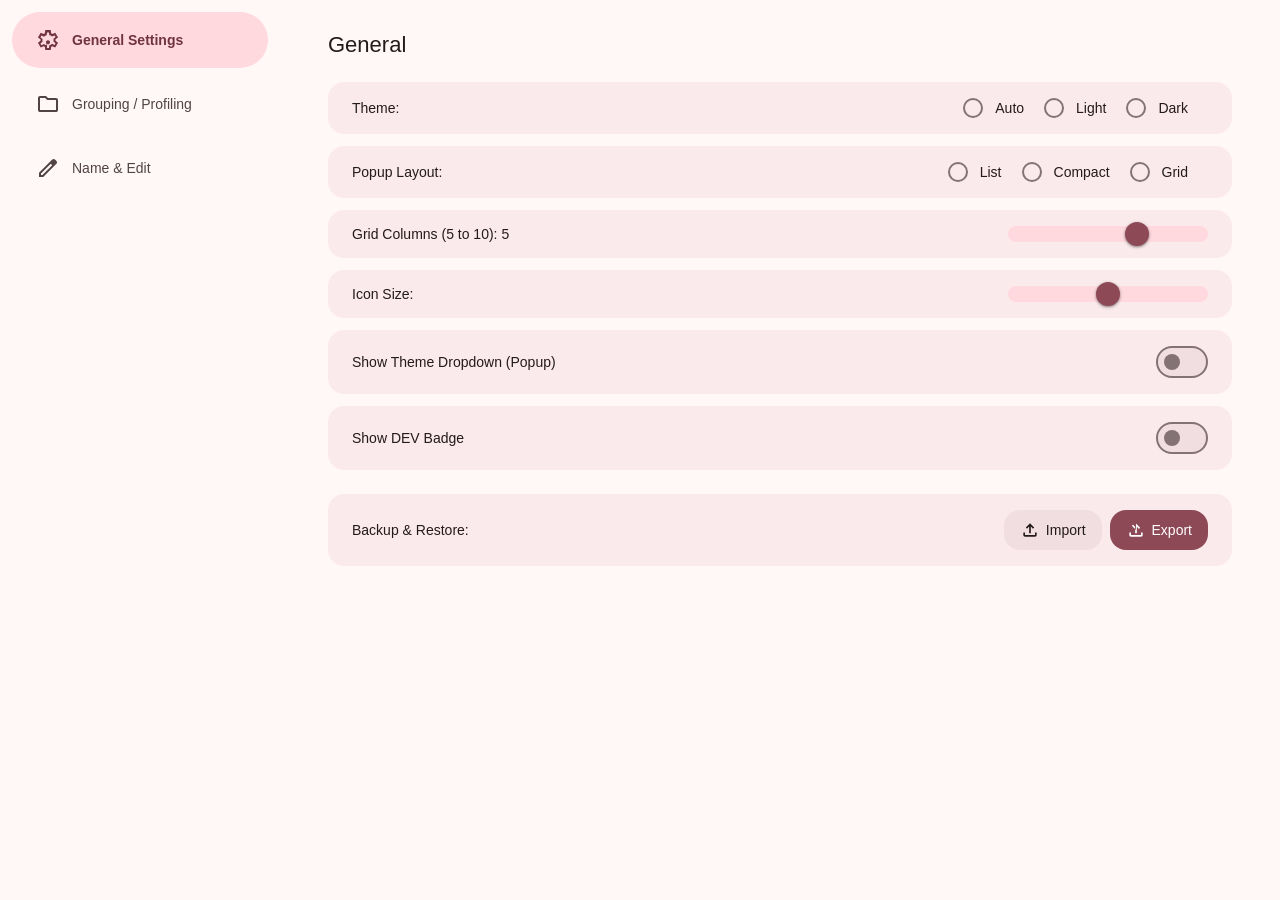
==== dashboard.html @ 912a5fdc "Add dashboard & popup UI with core scripts Introduce new extension UI and core logic: add dashboard." ====
<!DOCTYPE html>
<html>

<head>
    <title>Dashboard</title>
    <link rel="stylesheet" href="css/main.css">
    <link rel="stylesheet" href="css/dashboard.css">
</head>

<body>
    <div class="Sidebar">
        <div class="SidebarItem IsActive" data-tab="TabGen">
            <svg xmlns="http://www.w3.org/2000/svg" height="24" viewBox="0 -960 960 960" width="24" fill="currentColor">
                <path
                    d="m370-80-16-128q-13-5-24.5-12T307-235l-119 50L78-375l103-78q-1-7-1-13.5v-27q0-6.5 1-13.5L78-585l110-190 119 50q11-8 23-15t24-12l16-128h220l16 128q13 5 24.5 12t22.5 15l119-50 110 190-103 78q1 7 1 13.5v27q0 6.5-2 13.5l103 78-110 190-118-50q-11 8-23 15t-24 12L590-80H370Zm70-80h79l14-106q31-8 57.5-23.5T639-327l103 44 40-68-84-71q2-14 3-26.5t1-25.5q0-13-1-25.5t-3-26.5l84-71-40-68-103 44q-22-24-48.5-39.5T533-674l-14-106h-79l-14 106q-31 8-57.5 23.5T321-613l-103-44-40 68 84 71q-2 14-3 26.5t-1 25.5q0 13 1 25.5t3 26.5l-84 71 40 68 103-44q22 24 48.5 39.5T427-327l14 106Zm40-150q33 0 56.5-23.5T560-390q0-33-23.5-56.5T480-470q-33 0-56.5 23.5T400-390q0 33 23.5 56.5T480-310Zm0-170Z" />
            </svg>
            General Settings
        </div>
        <div class="SidebarItem" data-tab="TabGrp">
            <svg xmlns="http://www.w3.org/2000/svg" height="24" viewBox="0 -960 960 960" width="24" fill="currentColor">
                <path
                    d="M160-160q-33 0-56.5-23.5T80-240v-480q0-33 23.5-56.5T160-800h240l80 80h320q33 0 56.5 23.5T880-640v400q0 33-23.5 56.5T800-160H160Zm0-80h640v-400H447l-80-80H160v480Zm0 0v-480 480Z" />
            </svg>
            Grouping / Profiling
        </div>
        <div class="SidebarItem" data-tab="TabName">
            <svg xmlns="http://www.w3.org/2000/svg" height="24" viewBox="0 -960 960 960" width="24" fill="currentColor">
                <path
                    d="M200-200h57l391-391-57-57-391 391v57Zm-80 80v-170l528-527q12-11 26.5-17t30.5-6q16 0 31 6t26 18l55 56q12 11 17.5 26t5.5 30q0 16-5.5 30.5T817-647L290-120H120Zm640-584-56-56 56 56Zm-141 85-28-29 57 57-29-28Z" />
            </svg>
            Name & Edit
        </div>
    </div>
    <div class="MainContent">
        <div id="TabGen" class="TabPanel IsVisible">
            <h2>General</h2><br>
            <div class="SettingsRow"><span>Theme:</span>
                <div style="display: flex; align-items: center;"><label class="CircRadio"><input type="radio"
                            name="Theme" value="Auto"><span class="RadioCircle"></span>Auto</label><label
                        class="CircRadio"><input type="radio" name="Theme" value="LightMode"><span
                            class="RadioCircle"></span>Light</label><label class="CircRadio"><input type="radio"
                            name="Theme" value="DarkMode"><span class="RadioCircle"></span>Dark</label></div>
            </div>
            <div class="SettingsRow"><span>Popup Layout:</span>
                <div style="display: flex; align-items: center;"><label class="CircRadio"><input type="radio"
                            name="Layout" value="ListLayout"><span class="RadioCircle"></span>List</label><label
                        class="CircRadio"><input type="radio" name="Layout" value="CompactLayout"><span
                            class="RadioCircle"></span>Compact</label><label class="CircRadio"><input type="radio"
                            name="Layout" value="GridLayout"><span class="RadioCircle"></span>Grid</label></div>
            </div>
            <div class="SettingsRow"><span>Grid Columns (5 to 10): <span id="ColVal">5</span></span><input type="range"
                    id="GridColumns" min="4" max="7"></div>
            <div class="SettingsRow"><span>Icon Size:</span><input type="range" id="IconSize" min="0" max="2" step="1">
            </div>
            <div class="SettingsRow"><span>Show Theme Dropdown (Popup)</span><label class="IosToggle"><input
                        type="checkbox" id="ShowTheme"><span class="ToggleSlider"></span></label></div>
            <div class="SettingsRow"><span>Show DEV Badge</span><label class="IosToggle"><input type="checkbox"
                        id="ShowDev"><span class="ToggleSlider"></span></label></div>
            <div class="SettingsRow" style="margin-top: 24px; padding-top: 16px;"><span>Backup &
                    Restore:</span>
                <div style="display: flex; gap: 8px;"><input type="file" id="ImportFile" accept=".json"
                        style="display: none;">
                    <button id="BtnImport" class="SelectInput"
                        style="width:auto; cursor: pointer; display: flex; align-items: center; gap: 6px;">
                        <svg xmlns="http://www.w3.org/2000/svg" height="20" viewBox="0 -960 960 960" width="20"
                            fill="currentColor">
                            <path
                                d="M440-320v-326L336-542l-56-58 200-200 200 200-56 58-104-104v326h-80ZM240-160q-33 0-56.5-23.5T160-240v-120h80v120h480v-120h80v120q0 33-23.5 56.5T720-160H240Z" />
                        </svg> Import
                    </button>
                    <button id="BtnExport" class="SelectInput"
                        style="width:auto; cursor: pointer; background:var(--AdnMgrColorPrimary); color:var(--AdnMgrColorOnPrimary); border: none; display: flex; align-items: center; gap: 6px;">
                        <svg xmlns="http://www.w3.org/2000/svg" height="20" viewBox="0 -960 960 960" width="20"
                            fill="currentColor">
                            <path
                                d="M240-160q-33 0-56.5-23.5T160-240v-120h80v120h480v-120h80v120q0 33-23.5 56.5T720-160H240Zm240-320L280-680l56-58 104 104v314h80v-314l104 104 56-58-200-200Z" />
                        </svg> Export
                    </button>
                </div>
            </div>
        </div>
        <div id="TabGrp" class="TabPanel">
            <h2>Profiles</h2><br>
            <ul class="group-list-bar" id="ProfileTabs"></ul>
            <div id="GroupGrid" class="FixedGrid9 BoxActives GridLayout"></div>
        </div>
        <div id="TabName" class="TabPanel">
            <h2>Edit Extensions</h2><br>
            <div id="NameGrid" class="FixedGrid4"></div>
        </div>
    </div>
    <div class="InfoModalBackdrop" id="InfoModal">
        <div class="InfoModal">
            <h3 id="ModName">Name</h3>
            <p id="ModVer"></p>
            <p id="ModDesc"></p>
            <p id="ModPerm"></p>
            <p id="ModHome"></p><button class="BtnClose" id="BtnCloseInfoModal">Close</button>
        </div>
    </div>
    <script src="js/sharedUtils.js"></script>
    <script src="js/dashboard.js"></script>
</body>

</html>
---- css/main.css ----
:root {
    --AdnMgrColorPrimary: #8e4957;
    --AdnMgrColorOnPrimary: #FFFFFF;
    --AdnMgrColorPrimaryContainer: #ffd9de;
    --AdnMgrColorOnPrimaryContainer: #71333f;

    --AdnMgrColorSurface: #fff8f7;
    --AdnMgrColorOnSurface: #231a1b;
    --AdnMgrColorSurfaceVariant: #f0dee0;
    --AdnMgrColorOnSurfaceVariant: #524345;

    --AdnMgrColorSurfaceContainerHighest: #f0dee0;
    --AdnMgrColorSurfaceContainer: #fbeaeb;

    --AdnMgrColorOutline: #847375;
    --AdnMgrColorError: #de4e10;
    --AdnMgrColorSuccess: #198639;

    --AdnMgrFontFamily: 'Segoe UI', Roboto, Helvetica, Arial, sans-serif;

    --AdnMgrShapeSmall: 8px;
    --AdnMgrShapeMedium: 12px;
    --AdnMgrShapeLarge: 16px;
    --AdnMgrShapeExtraLarge: 28px;
    --AdnMgrShapePill: 9999px;

    --AdnMgrElevation1: 0px 1px 2px 0px rgba(0, 0, 0, 0.3), 0px 1px 3px 1px rgba(0, 0, 0, 0.15);
    --AdnMgrElevation2: 0px 1px 2px 0px rgba(0, 0, 0, 0.3), 0px 2px 6px 2px rgba(0, 0, 0, 0.15);
    --AdnMgrElevation3: 0px 4px 8px 3px rgba(0, 0, 0, 0.15), 0px 1px 3px 0px rgba(0, 0, 0, 0.3);

    --AdnMgrTransitionStandard: all 0.2s cubic-bezier(0.2, 0, 0, 1);

    --AdnMgrColorSidebar: var(--AdnMgrColorSurface);
    --AdnMgrColorOnSidebar: var(--AdnMgrColorOnSurfaceVariant);
    --AdnMgrColorSidebarActive: var(--AdnMgrColorPrimaryContainer);
    --AdnMgrColorCard: var(--AdnMgrColorSurfaceContainer);
    --AdnMgrColorCardHover: var(--AdnMgrColorSurfaceContainerHighest);
    --AdnMgrGridColumns: 5;
    --AdnMgrIconBgSize: 44px;
}

body.DarkMode {
    --AdnMgrColorPrimary: #ffb2be;
    --AdnMgrColorOnPrimary: #561d2a;
    --AdnMgrColorPrimaryContainer: #71333f;
    --AdnMgrColorOnPrimaryContainer: #ffd9de;

    --AdnMgrColorSurface: #1a1112;
    --AdnMgrColorOnSurface: #f0dee0;
    --AdnMgrColorSurfaceVariant: #524345;
    --AdnMgrColorOnSurfaceVariant: #d6c2c3;

    --AdnMgrColorSurfaceContainerHighest: #3c3233;
    --AdnMgrColorSurfaceContainer: #261d1e;

    --AdnMgrColorOutline: #9f8c8e;
}

* {
    box-sizing: border-box;
    margin: 0;
    padding: 0;
    font-family: var(--AdnMgrFontFamily);
}

body {
    background: var(--AdnMgrColorSurface);
    color: var(--AdnMgrColorOnSurface);
    font-size: 14px;
}

/* Material Design Typography Helpers */
h2 {
    font-weight: 500;
    font-size: 22px;
    margin-bottom: 8px;
    color: var(--AdnMgrColorOnSurface);
}

h3 {
    font-weight: 500;
    font-size: 16px;
}

/* ---------------- POPUP SPECIFIC ---------------- */
#mainBox {
    padding: 0 16px 16px;
    width: fit-content;
}

#mainBox hr {
    border: none;
    border-top: 1px solid var(--AdnMgrColorOutline);
    opacity: 0.3;
    margin: 10px;
}

#mainBox li i {
    position: absolute;
    top: -2px;
    right: -2px;
    background-color: var(--AdnMgrColorError);
    color: var(--AdnMgrColorCard);
    font-size: 10px;
    padding: 2px 10px;
    border-radius: var(--AdnMgrShapePill);
    box-shadow: var(--AdnMgrElevation1);
}

.DisableText {
    font-size: 12px;
    color: var(--AdnMgrColorOnSurfaceVariant);
    margin-bottom: 12px;
    font-weight: 500;
    letter-spacing: 0.5px;
}

.BoxActives,
.BoxInActives {
    margin: 0;
    padding: 0;
    list-style: none;
    display: grid;
    gap: 8px;
    justify-items: center;
}

.BoxActives li,
.BoxInActives li {
    text-align: center;
    background-color: var(--AdnMgrColorCard);
    border-radius: var(--AdnMgrShapeLarge);
    width: 100px;
    height: 100px;
    cursor: pointer;
    position: relative;
    box-shadow: none;
    border: 1px solid transparent;
    transition: var(--AdnMgrTransitionStandard);
    background-repeat: no-repeat;
    background-size: var(--AdnMgrIconBgSize);
}

.BoxActives li:hover {
    background-color: var(--AdnMgrColorCardHover);
    box-shadow: var(--AdnMgrElevation1);
}

.BoxActives li:active {
    background-color: var(--AdnMgrColorPrimaryContainer);
}

.BoxInActives li:hover {
    filter: grayscale(0%);
    opacity: 1;
    background-color: var(--AdnMgrColorCardHover);
    border-color: transparent;
}

.GridLayout {
    grid-template-columns: repeat(var(--AdnMgrGridColumns), 1fr);
}

.GridLayout li {
    background-position: center 16px;
    padding: calc(var(--AdnMgrIconBgSize) + 24px) 8px 16px 8px;
}

.ListLayout {
    grid-template-columns: 1fr;
}

.CompactLayout {
    grid-template-columns: repeat(2, 1fr);
    gap: 4px;
}


.ListLayout li,
.CompactLayout li {
    background-position: 10px center;
    padding: 16px 16px 16px calc(var(--AdnMgrIconBgSize) + 32px);
    display: flex;
    align-items: center;
    min-height: calc(var(--AdnMgrIconBgSize) + 16px);
}

.ListLayout li {
    width: 100% !important;
    height: 50px;
}

.CompactLayout li {
    width: 96% !important;
    height: 60px;
}







.CompactLayout li {
    padding: 8px 12px 8px calc(var(--AdnMgrIconBgSize) + 24px);
    min-height: calc(var(--AdnMgrIconBgSize) + 8px);
    border-radius: var(--AdnMgrShapeMedium);
}

#mainBox li span {
    display: block;
    white-space: nowrap;
    overflow: hidden;
    text-overflow: ellipsis;
    color: var(--AdnMgrColorOnPrimary);
    font-weight: 500;
    font-size: 14px;
}

.BoxInActives li {
    filter: grayscale(100%);
    opacity: 0.6;
    background-color: transparent;
    border: 1px solid var(--AdnMgrColorSurfaceVariant);
}




/* ---------------- RIGHT CLICK MENU (M3 Menu) ---------------- */
.showMenu {
    position: fixed;
    z-index: 9999;
    background: var(--AdnMgrColorSurfaceContainerHighest);
    box-shadow: var(--AdnMgrElevation2);
    border-radius: var(--AdnMgrShapeLarge);
    overflow: hidden;
    display: none;
    flex-direction: column;
    width: 180px;
    padding: 8px 0;
}

.showMenu.IsVisible {
    display: flex;
}

.showMenu .name {
    padding: 12px 16px;
    color: var(--AdnMgrColorOnSurface);
    font-weight: 600;
    font-size: 14px;
    white-space: nowrap;
    overflow: hidden;
    text-overflow: ellipsis;
    margin-bottom: 4px;
}

.showMenu ul {
    list-style: none;
    padding: 0;
    margin: 0;
}

.showMenu li {
    padding: 10px 16px;
    color: var(--AdnMgrColorOnSurface);
    cursor: pointer;
    font-size: 14px;
    transition: background 0.1s;
    font-weight: 500;
}

.showMenu li:hover {
    background-color: rgba(255, 255, 255, 0.15);
    /* Tint applied over dynamic color */
}

.showMenu li[disabled] {
    opacity: 0.38;
    pointer-events: none;
}

/* ---------------- MODERN UI CONTROLS ---------------- */

/* M3 Circular Radio */
.CircRadio {
    display: inline-flex;
    align-items: center;
    cursor: pointer;
    gap: 12px;
    margin-right: 20px;
    font-weight: 500;
    color: var(--AdnMgrColorOnSurface);
}

.CircRadio input {
    display: none;
}

.RadioCircle {
    width: 20px;
    height: 20px;
    border-radius: 50%;
    border: 2px solid var(--AdnMgrColorOutline);
    display: flex;
    justify-content: center;
    align-items: center;
    transition: var(--AdnMgrTransitionStandard);
}

.CircRadio:hover .RadioCircle {
    border-color: var(--AdnMgrColorOnSurface);
}

.CircRadio input:checked+.RadioCircle {
    border-color: var(--AdnMgrColorPrimary);
    background-color: var(--AdnMgrColorPrimary);
}

.CircRadio input:checked+.RadioCircle::after {
    content: '';
    width: 10px;
    height: 10px;
    border-radius: 50%;
    background: var(--AdnMgrColorOnPrimary);
    transition: transform 0.2s cubic-bezier(0.2, 0, 0, 1);
}

/* M3 Switch (Toggles) */
.IosToggle {
    position: relative;
    display: inline-block;
    width: 52px;
    height: 32px;
    border-radius: var(--AdnMgrShapePill);
}

.IosToggle input {
    opacity: 0;
    width: 0;
    height: 0;
}

.ToggleSlider {
    position: absolute;
    cursor: pointer;
    top: 0;
    left: 0;
    right: 0;
    bottom: 0;
    background-color: var(--AdnMgrColorSurfaceVariant);
    border: 2px solid var(--AdnMgrColorOutline);
    transition: var(--AdnMgrTransitionStandard);
    border-radius: var(--AdnMgrShapePill);
}

.ToggleSlider:before {
    position: absolute;
    content: "";
    height: 16px;
    width: 16px;
    left: 6px;
    bottom: 6px;
    background-color: var(--AdnMgrColorOutline);
    transition: var(--AdnMgrTransitionStandard);
    border-radius: 50%;
}

.IosToggle:hover .ToggleSlider {
    background-color: var(--AdnMgrColorSurfaceContainerHighest);
}

.IosToggle input:checked+.ToggleSlider {
    background-color: var(--AdnMgrColorPrimary);
    border-color: var(--AdnMgrColorPrimary);
}

.IosToggle input:checked+.ToggleSlider:before {
    transform: translateX(20px);
    width: 24px;
    height: 24px;
    bottom: 2px;
    background-color: var(--AdnMgrColorOnPrimary);
}

/* M3 Sliders */
input[type="range"] {
    -webkit-appearance: none;
    background: transparent;
    width: 200px;
}

input[type="range"]:focus {
    outline: none;
}

input[type="range"]::-webkit-slider-runnable-track {
    width: 100%;
    height: 16px;
    cursor: pointer;
    background: var(--AdnMgrColorPrimaryContainer);
    border-radius: var(--AdnMgrShapePill);
}

input[type="range"]::-webkit-slider-thumb {
    height: 24px;
    width: 24px;
    border-radius: 50%;
    background: var(--AdnMgrColorPrimary);
    cursor: pointer;
    -webkit-appearance: none;
    margin-top: -4px;
    box-shadow: var(--AdnMgrElevation1);
    transition: transform 0.1s;
}

input[type="range"]::-webkit-slider-thumb:hover {
    transform: scale(1.1);
}

/* ---------------- DASHBOARD SPECIFICS ---------------- */
.FixedGrid9 {
    display: grid;
    grid-template-columns: repeat(9, 1fr);
    gap: 12px;
}

.FixedGrid4 {
    display: grid;
    grid-template-columns: repeat(4, 1fr);
    gap: 16px;
}

/* Select & Inputs M3 */
.SelectInput {
    background: var(--AdnMgrColorSurfaceContainerHighest);
    color: var(--AdnMgrColorOnSurface);
    border: none;
    padding: 10px 16px;
    border-radius: var(--AdnMgrShapeLarge);
    font-size: 14px;
    outline: none;
    font-family: var(--AdnMgrFontFamily);
    cursor: pointer;
}

input[type="text"].SelectInput {
    cursor: text;
}

.SelectInput:focus {
    background: var(--AdnMgrColorSurfaceVariant);
}

/* M3 Tab Strip for Groups */
.group-list-bar {
    display: flex;
    list-style: none;
    margin-bottom: 24px;
    border-bottom: 1px solid var(--AdnMgrColorOutline);
    padding: 0;
    gap: 8px;
    overflow-x: auto;
}

.group-list-bar li {
    padding: 12px 20px;
    cursor: pointer;
    border-radius: var(--AdnMgrShapeMedium) var(--AdnMgrShapeMedium) 0 0;
    background: transparent;
    color: var(--AdnMgrColorOnSurfaceVariant);
    display: flex;
    align-items: center;
    gap: 12px;
    font-weight: 500;
    transition: var(--AdnMgrTransitionStandard);
}

.group-list-bar li:hover {
    background: var(--AdnMgrColorSurfaceContainerHighest);
}

.group-list-bar li.cur {
    color: var(--AdnMgrColorPrimary);
    border-bottom: 3px solid var(--AdnMgrColorPrimary);
}

.group-list-bar li i {
    width: 18px;
    height: 18px;
    display: inline-block;
    background-size: contain;
    background-repeat: no-repeat;
    opacity: 0.6;
    transition: opacity 0.2s;
}

.group-list-bar li i:hover {
    opacity: 1;
}

.group-del {
    background-image: url('data:image/svg+xml;utf8,<svg fill="currentColor" viewBox="0 0 24 24"><path d="M19 6.41L17.59 5 12 10.59 6.41 5 5 6.41 10.59 12 5 17.59 6.41 19 12 13.41 17.59 19 19 17.59 13.41 12z"/></svg>');
}

.group-renam {
    background-image: url('data:image/svg+xml;utf8,<svg fill="currentColor" viewBox="0 0 24 24"><path d="M3 17.25V21h3.75L17.81 9.94l-3.75-3.75L3 17.25zM20.71 7.04c.39-.39.39-1.02 0-1.41l-2.34-2.34c-.39-.39-1.02-.39-1.41 0l-1.83 1.83 3.75 3.75 1.83-1.83z"/></svg>');
}

.group-add-btn {
    background: transparent !important;
    font-weight: bold;
    font-size: 20px;
    padding: 8px 24px !important;
}

/* M3 Dialog / Modal */
.InfoModalBackdrop {
    position: fixed;
    top: 0;
    left: 0;
    width: 100vw;
    height: 100vh;
    background: rgba(0, 0, 0, 0.4);
    display: none;
    justify-content: center;
    align-items: center;
    z-index: 9999;
    backdrop-filter: blur(4px);
}

.InfoModalBackdrop.IsVisible {
    display: flex;
}

.InfoModal {
    background: var(--AdnMgrColorSurfaceContainerHighest);
    padding: 24px;
    border-radius: var(--AdnMgrShapeExtraLarge);
    width: 420px;
    box-shadow: var(--AdnMgrElevation3);
}

.InfoModal h3 {
    margin-bottom: 12px;
    color: var(--AdnMgrColorOnSurface);
    font-size: 20px;
}

.InfoModal p {
    margin-bottom: 16px;
    font-size: 14px;
    line-height: 1.5;
    color: var(--AdnMgrColorOnSurfaceVariant);
}

.InfoModal .BtnClose {
    background: var(--AdnMgrColorPrimary);
    color: var(--AdnMgrColorOnPrimary);
    border: none;
    padding: 10px 24px;
    border-radius: var(--AdnMgrShapePill);
    cursor: pointer;
    float: right;
    font-weight: 500;
    font-size: 14px;
    transition: background 0.2s;
}

.InfoModal .BtnClose:hover {
    box-shadow: var(--AdnMgrElevation1);
    filter: brightness(1.1);
}

.CardEditRow {
    background: var(--AdnMgrColorCard);
    padding: 20px;
    border-radius: var(--AdnMgrShapeLarge);
    display: flex;
    flex-direction: column;
    gap: 12px;
    text-align: center;
    box-shadow: none;
    border: 1px solid var(--AdnMgrColorSurfaceVariant);
}

.BtnReset {
    background: var(--AdnMgrColorError);
    color: var(--AdnMgrColorOnPrimary);
    border: none;
    padding: 8px 16px;
    border-radius: var(--AdnMgrShapePill);
    cursor: pointer;
    font-weight: 500;
    transition: var(--AdnMgrTransitionStandard);
}

.BtnReset:hover {
    box-shadow: var(--AdnMgrElevation1);
    opacity: 0.9;
}

::-webkit-scrollbar {
    display: none;
    width: 4px;
    height: 4px;
}
---- css/dashboard.css ----
body {
    display: flex;
    height: 100vh;
    overflow: hidden;
    margin: 0;
}

/* M3 Navigation Drawer */
.Sidebar {
    width: 280px;
    background: var(--AdnMgrColorSidebar);
    display: flex;
    flex-direction: column;
    padding: 12px;
}

.SidebarItem {
    padding: 16px 24px;
    margin-bottom: 8px;
    cursor: pointer;
    color: var(--AdnMgrColorOnSidebar);
    border-radius: var(--AdnMgrShapePill);
    font-weight: 500;
    font-size: 14px;
    display: flex;
    align-items: center;
    gap: 12px;
    transition: var(--AdnMgrTransitionStandard);
}

.SidebarItem:hover {
    background: var(--AdnMgrColorSurfaceContainerHighest);
}

.SidebarItem.IsActive {
    background: var(--AdnMgrColorSidebarActive);
    color: var(--AdnMgrColorOnPrimaryContainer);
    font-weight: 600;
}

.MainContent {
    flex-grow: 1;
    padding: 32px 48px;
    overflow-y: auto;
    background: var(--AdnMgrColorSurface);
}

.TabPanel {
    display: none;
}

.TabPanel.IsVisible {
    display: block;
    animation: fadeIn 0.3s cubic-bezier(0.2, 0, 0, 1);
}

@keyframes fadeIn {
    from {
        opacity: 0;
        transform: translateY(10px);
    }

    to {
        opacity: 1;
        transform: translateY(0);
    }
}

/* M3 List Item / Row */
.SettingsRow {
    display: flex;
    align-items: center;
    justify-content: space-between;
    padding: 16px 24px;
    background: var(--AdnMgrColorSurfaceContainer);
    margin-bottom: 12px;
    border-radius: var(--AdnMgrShapeLarge);
    color: var(--AdnMgrColorOnSurface);
    font-weight: 500;
    transition: var(--AdnMgrTransitionStandard);
}

.SettingsRow:hover {
    background: var(--AdnMgrColorSurfaceContainerHighest);
}
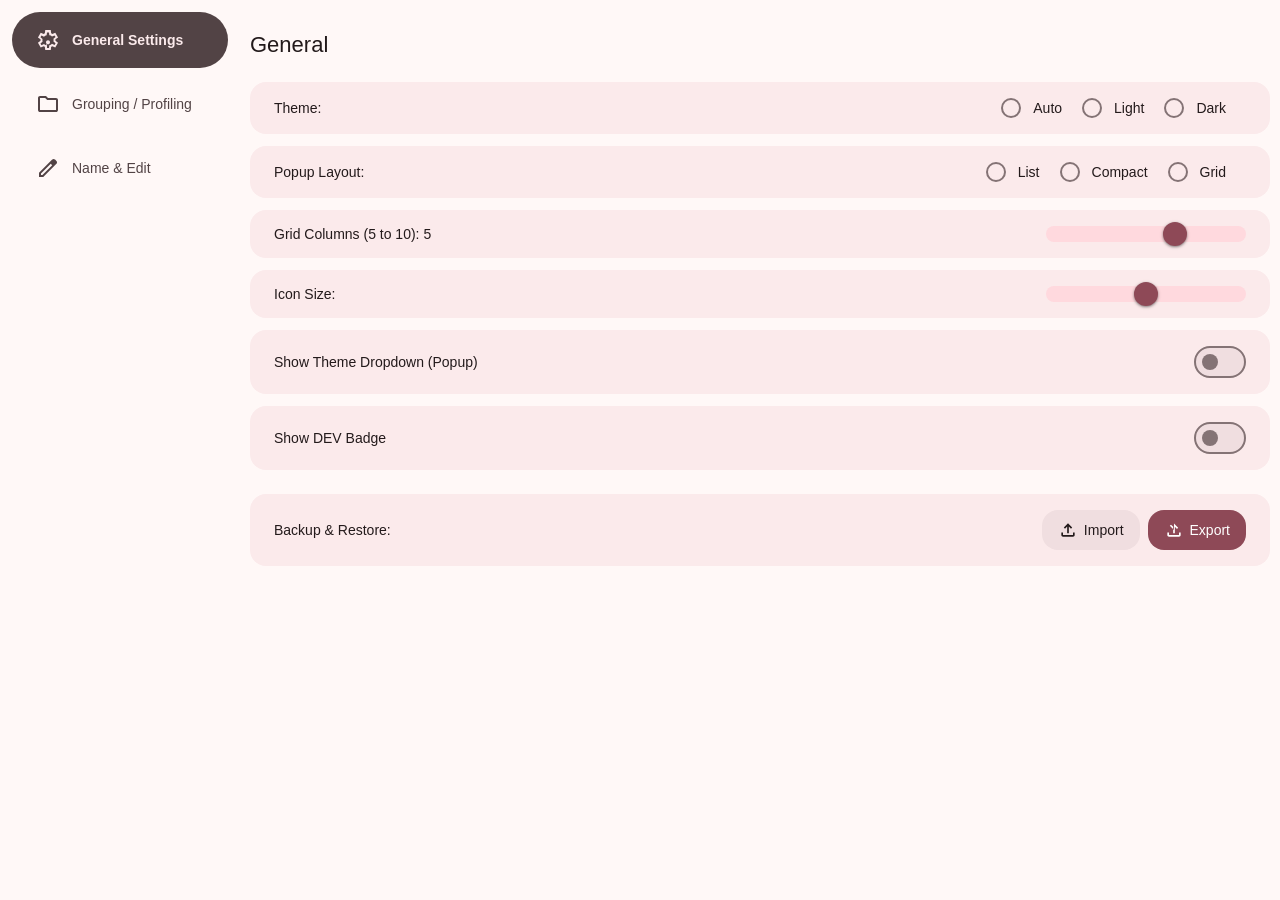
==== commit 1c41a8a0: "Improve UI, profile controls, and state handling Add README and refine UI, profile behavior, and sta" ====
--- a/dashboard.html
+++ b/dashboard.html
@@ -82,7 +82,7 @@
         <div id="TabGrp" class="TabPanel">
             <h2>Profiles</h2><br>
             <ul class="group-list-bar" id="ProfileTabs"></ul>
-            <div id="GroupGrid" class="FixedGrid9 BoxActives GridLayout"></div>
+            <div id="GroupGrid" class="FixedGrid9 BoxActives GridLayout Dash"></div>
         </div>
         <div id="TabName" class="TabPanel">
             <h2>Edit Extensions</h2><br>
--- a/css/main.css
+++ b/css/main.css
@@ -165,6 +165,38 @@
     background-position: center 16px;
     padding: calc(var(--AdnMgrIconBgSize) + 24px) 8px 16px 8px;
 }
+
+.GridLayout.Dash li {
+    position: relative;
+    background-size: 64px !important;
+    background-position: center 16px;
+    padding: calc(var(--AdnMgrIconBgSize) + 24px) 8px 16px 8px;
+    margin: 0 0 30px;
+}
+
+.GridLayout.Dash li:hover {
+    filter: grayscale(0%) !important;
+    opacity: 1 !important;
+    background-color: var(--AdnMgrColorCardHover);
+    border-color: transparent;
+    scale: 1.1;
+}
+
+.GridLayout.Dash li span {
+    position: absolute;
+    bottom: -28px;
+    left: 0;
+    max-width: 100px;
+    width: 100%;
+    white-space: nowrap;
+    overflow: hidden;
+    border-radius: var(--AdnMgrShapeSmall);
+    padding: 0 5px;
+    text-overflow: ellipsis;
+    color: var(--AdnMgrColorOnPrimary);
+    background: var(--AdnMgrColorCard);
+}
+
 
 .ListLayout {
     grid-template-columns: 1fr;
@@ -386,7 +418,7 @@
 
 /* M3 Sliders */
 input[type="range"] {
-    -webkit-appearance: none;
+    appearance: none;
     background: transparent;
     width: 200px;
 }
@@ -500,12 +532,12 @@
     opacity: 1;
 }
 
-.group-del {
-    background-image: url('data:image/svg+xml;utf8,<svg fill="currentColor" viewBox="0 0 24 24"><path d="M19 6.41L17.59 5 12 10.59 6.41 5 5 6.41 10.59 12 5 17.59 6.41 19 12 13.41 17.59 19 19 17.59 13.41 12z"/></svg>');
-}
-
-.group-renam {
-    background-image: url('data:image/svg+xml;utf8,<svg fill="currentColor" viewBox="0 0 24 24"><path d="M3 17.25V21h3.75L17.81 9.94l-3.75-3.75L3 17.25zM20.71 7.04c.39-.39.39-1.02 0-1.41l-2.34-2.34c-.39-.39-1.02-.39-1.41 0l-1.83 1.83 3.75 3.75 1.83-1.83z"/></svg>');
+.group-del svg {
+    fill: red;
+}
+
+.group-renam svg {
+    fill: var(--AdnMgrColorPrimary);
 }
 
 .group-add-btn {
@@ -555,6 +587,20 @@
     color: var(--AdnMgrColorOnSurfaceVariant);
 }
 
+.InfoModal p a {
+    color: var(--AdnMgrColorOnSidebar);
+    font-weight: 600;
+    font-size: 14px;
+    background: var(--AdnMgrColorCard);
+    padding: 5px 10px;
+    border-radius: var(--AdnMgrShapePill);
+}
+
+.InfoModal p a:hover {
+    color: var(--AdnMgrColorCardHover);
+    background: var(--AdnMgrColorOnSidebar);
+}
+
 .InfoModal .BtnClose {
     background: var(--AdnMgrColorPrimary);
     color: var(--AdnMgrColorOnPrimary);
@@ -585,22 +631,6 @@
     border: 1px solid var(--AdnMgrColorSurfaceVariant);
 }
 
-.BtnReset {
-    background: var(--AdnMgrColorError);
-    color: var(--AdnMgrColorOnPrimary);
-    border: none;
-    padding: 8px 16px;
-    border-radius: var(--AdnMgrShapePill);
-    cursor: pointer;
-    font-weight: 500;
-    transition: var(--AdnMgrTransitionStandard);
-}
-
-.BtnReset:hover {
-    box-shadow: var(--AdnMgrElevation1);
-    opacity: 0.9;
-}
-
 ::-webkit-scrollbar {
     display: none;
     width: 4px;
--- a/css/dashboard.css
+++ b/css/dashboard.css
@@ -7,7 +7,7 @@
 
 /* M3 Navigation Drawer */
 .Sidebar {
-    width: 280px;
+    width: 240px;
     background: var(--AdnMgrColorSidebar);
     display: flex;
     flex-direction: column;
@@ -28,19 +28,21 @@
     transition: var(--AdnMgrTransitionStandard);
 }
 
-.SidebarItem:hover {
-    background: var(--AdnMgrColorSurfaceContainerHighest);
+
+.SidebarItem.IsActive {
+    background: var(--AdnMgrColorOnSurfaceVariant);
+    color: var(--AdnMgrColorSurfaceContainer);
+    font-weight: 600;
 }
 
-.SidebarItem.IsActive {
-    background: var(--AdnMgrColorSidebarActive);
-    color: var(--AdnMgrColorOnPrimaryContainer);
-    font-weight: 600;
+.SidebarItem.IsActive:hover,
+.SidebarItem:hover {
+    background: var(--AdnMgrColorOutline);
 }
 
 .MainContent {
     flex-grow: 1;
-    padding: 32px 48px;
+    padding: 32px 10px;
     overflow-y: auto;
     background: var(--AdnMgrColorSurface);
 }
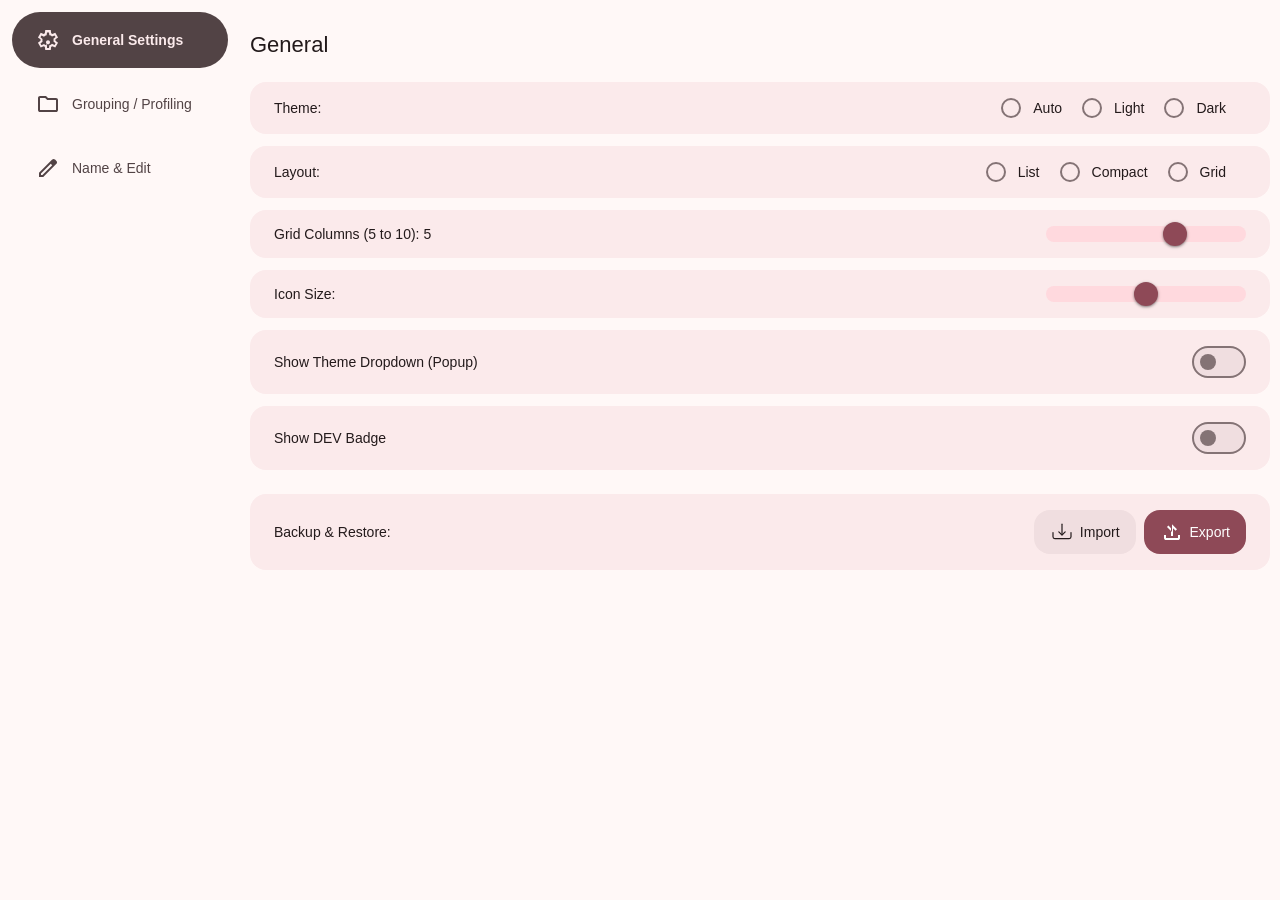
==== commit 2883dd35: "fix ui issues" ====
--- a/dashboard.html
+++ b/dashboard.html
@@ -10,96 +10,134 @@
 <body>
     <div class="Sidebar">
         <div class="SidebarItem IsActive" data-tab="TabGen">
-            <svg xmlns="http://www.w3.org/2000/svg" height="24" viewBox="0 -960 960 960" width="24" fill="currentColor">
-                <path
-                    d="m370-80-16-128q-13-5-24.5-12T307-235l-119 50L78-375l103-78q-1-7-1-13.5v-27q0-6.5 1-13.5L78-585l110-190 119 50q11-8 23-15t24-12l16-128h220l16 128q13 5 24.5 12t22.5 15l119-50 110 190-103 78q1 7 1 13.5v27q0 6.5-2 13.5l103 78-110 190-118-50q-11 8-23 15t-24 12L590-80H370Zm70-80h79l14-106q31-8 57.5-23.5T639-327l103 44 40-68-84-71q2-14 3-26.5t1-25.5q0-13-1-25.5t-3-26.5l84-71-40-68-103 44q-22-24-48.5-39.5T533-674l-14-106h-79l-14 106q-31 8-57.5 23.5T321-613l-103-44-40 68 84 71q-2 14-3 26.5t-1 25.5q0 13 1 25.5t3 26.5l-84 71 40 68 103-44q22 24 48.5 39.5T427-327l14 106Zm40-150q33 0 56.5-23.5T560-390q0-33-23.5-56.5T480-470q-33 0-56.5 23.5T400-390q0 33 23.5 56.5T480-310Zm0-170Z" />
+            <svg class="icon">
+               <use href="icons/icons.svg#icon-settings"></use>
             </svg>
             General Settings
         </div>
         <div class="SidebarItem" data-tab="TabGrp">
-            <svg xmlns="http://www.w3.org/2000/svg" height="24" viewBox="0 -960 960 960" width="24" fill="currentColor">
-                <path
-                    d="M160-160q-33 0-56.5-23.5T80-240v-480q0-33 23.5-56.5T160-800h240l80 80h320q33 0 56.5 23.5T880-640v400q0 33-23.5 56.5T800-160H160Zm0-80h640v-400H447l-80-80H160v480Zm0 0v-480 480Z" />
+            <svg class="icon">
+               <use href="icons/icons.svg#icon-folder"></use>
             </svg>
             Grouping / Profiling
         </div>
         <div class="SidebarItem" data-tab="TabName">
-            <svg xmlns="http://www.w3.org/2000/svg" height="24" viewBox="0 -960 960 960" width="24" fill="currentColor">
-                <path
-                    d="M200-200h57l391-391-57-57-391 391v57Zm-80 80v-170l528-527q12-11 26.5-17t30.5-6q16 0 31 6t26 18l55 56q12 11 17.5 26t5.5 30q0 16-5.5 30.5T817-647L290-120H120Zm640-584-56-56 56 56Zm-141 85-28-29 57 57-29-28Z" />
+            <svg class="icon">
+               <use href="icons/icons.svg#icon-pen"></use>
             </svg>
             Name & Edit
         </div>
     </div>
     <div class="MainContent">
         <div id="TabGen" class="TabPanel IsVisible">
-            <h2>General</h2><br>
-            <div class="SettingsRow"><span>Theme:</span>
-                <div style="display: flex; align-items: center;"><label class="CircRadio"><input type="radio"
-                            name="Theme" value="Auto"><span class="RadioCircle"></span>Auto</label><label
-                        class="CircRadio"><input type="radio" name="Theme" value="LightMode"><span
-                            class="RadioCircle"></span>Light</label><label class="CircRadio"><input type="radio"
-                            name="Theme" value="DarkMode"><span class="RadioCircle"></span>Dark</label></div>
+            <h2>General</h2>
+            <br>
+            <div class="SettingsRow">
+                <span>Theme:</span>
+                <div style="display: flex; align-items: center;">
+                    <label class="CircRadio">
+                        <input type="radio" name="Theme" value="Auto" />
+                        <span class="RadioCircle"></span>
+                        Auto
+                    </label>
+                    <label class="CircRadio">
+                        <input type="radio" name="Theme" value="LightMode" />
+                        <span class="RadioCircle"></span>
+                        Light
+                    </label>
+                    <label class="CircRadio">
+                        <input type="radio" name="Theme" value="DarkMode" />
+                            <span class="RadioCircle"></span>
+                            Dark
+                    </label>
+                </div>
             </div>
-            <div class="SettingsRow"><span>Popup Layout:</span>
-                <div style="display: flex; align-items: center;"><label class="CircRadio"><input type="radio"
-                            name="Layout" value="ListLayout"><span class="RadioCircle"></span>List</label><label
-                        class="CircRadio"><input type="radio" name="Layout" value="CompactLayout"><span
-                            class="RadioCircle"></span>Compact</label><label class="CircRadio"><input type="radio"
-                            name="Layout" value="GridLayout"><span class="RadioCircle"></span>Grid</label></div>
+            <div class="SettingsRow">
+                <span>Layout:</span>
+                <div style="display: flex; align-items: center;">
+                    <label class="CircRadio">
+                        <input type="radio" name="Layout" value="ListLayout" />
+                        <span class="RadioCircle"></span>
+                        List
+                    </label>
+                    <label class="CircRadio">
+                        <input type="radio" name="Layout" value="CompactLayout" />
+                        <span class="RadioCircle"></span>
+                        Compact
+                    </label>
+                    <label class="CircRadio">
+                        <input type="radio" name="Layout" value="GridLayout" />
+                        <span class="RadioCircle"></span>
+                        Grid
+                    </label>
+                </div>
             </div>
-            <div class="SettingsRow"><span>Grid Columns (5 to 10): <span id="ColVal">5</span></span><input type="range"
-                    id="GridColumns" min="4" max="7"></div>
-            <div class="SettingsRow"><span>Icon Size:</span><input type="range" id="IconSize" min="0" max="2" step="1">
+            <div class="SettingsRow">
+                <span>Grid Columns (5 to 10): <span id="ColVal">5</span></span>
+                <input type="range" id="GridColumns" min="4" max="7" />
             </div>
-            <div class="SettingsRow"><span>Show Theme Dropdown (Popup)</span><label class="IosToggle"><input
-                        type="checkbox" id="ShowTheme"><span class="ToggleSlider"></span></label></div>
-            <div class="SettingsRow"><span>Show DEV Badge</span><label class="IosToggle"><input type="checkbox"
-                        id="ShowDev"><span class="ToggleSlider"></span></label></div>
-            <div class="SettingsRow" style="margin-top: 24px; padding-top: 16px;"><span>Backup &
-                    Restore:</span>
-                <div style="display: flex; gap: 8px;"><input type="file" id="ImportFile" accept=".json"
-                        style="display: none;">
-                    <button id="BtnImport" class="SelectInput"
-                        style="width:auto; cursor: pointer; display: flex; align-items: center; gap: 6px;">
-                        <svg xmlns="http://www.w3.org/2000/svg" height="20" viewBox="0 -960 960 960" width="20"
-                            fill="currentColor">
-                            <path
-                                d="M440-320v-326L336-542l-56-58 200-200 200 200-56 58-104-104v326h-80ZM240-160q-33 0-56.5-23.5T160-240v-120h80v120h480v-120h80v120q0 33-23.5 56.5T720-160H240Z" />
-                        </svg> Import
+            <div class="SettingsRow">
+                <span>Icon Size:</span>
+                <input type="range" id="IconSize" min="0" max="2" step="1" />
+            </div>
+            <div class="SettingsRow">
+                <span>Show Theme Dropdown (Popup)</span>
+                <label class="IosToggle">
+                    <input type="checkbox" id="ShowTheme" />
+                    <span class="ToggleSlider"></span>
+                </label>
+            </div>
+            <div class="SettingsRow">
+                <span>Show DEV Badge</span>
+                <label class="IosToggle">
+                    <input type="checkbox" id="ShowDev" />
+                    <span class="ToggleSlider"></span>
+                </label>
+            </div>
+            <div class="SettingsRow" style="margin-top: 24px; padding-top: 16px;">
+                <span>Backup & Restore:</span>
+                <div style="display: flex; gap: 8px;">
+                    <input type="file" id="ImportFile" accept=".json" style="display: none;" />
+                    <button id="BtnImport" class="SelectInput">
+                        <svg class="icon">
+                            <use href="icons/icons.svg#icon-download"></use>
+                        </svg>
+                        Import
                     </button>
-                    <button id="BtnExport" class="SelectInput"
-                        style="width:auto; cursor: pointer; background:var(--AdnMgrColorPrimary); color:var(--AdnMgrColorOnPrimary); border: none; display: flex; align-items: center; gap: 6px;">
-                        <svg xmlns="http://www.w3.org/2000/svg" height="20" viewBox="0 -960 960 960" width="20"
-                            fill="currentColor">
-                            <path
-                                d="M240-160q-33 0-56.5-23.5T160-240v-120h80v120h480v-120h80v120q0 33-23.5 56.5T720-160H240Zm240-320L280-680l56-58 104 104v314h80v-314l104 104 56-58-200-200Z" />
-                        </svg> Export
+                    <button id="BtnExport" class="SelectInput">
+                        <svg class="icon"><use href="icons/icons.svg#icon-upload"></use></svg>
+                        Export
                     </button>
                 </div>
             </div>
         </div>
+
         <div id="TabGrp" class="TabPanel">
-            <h2>Profiles</h2><br>
+            <h2>Profiles</h2>
+            <br>
             <ul class="group-list-bar" id="ProfileTabs"></ul>
             <div id="GroupGrid" class="FixedGrid9 BoxActives GridLayout Dash"></div>
         </div>
+
         <div id="TabName" class="TabPanel">
-            <h2>Edit Extensions</h2><br>
+            <h2>Edit Extensions</h2>
+            <br>
             <div id="NameGrid" class="FixedGrid4"></div>
         </div>
     </div>
+
     <div class="InfoModalBackdrop" id="InfoModal">
         <div class="InfoModal">
             <h3 id="ModName">Name</h3>
             <p id="ModVer"></p>
             <p id="ModDesc"></p>
             <p id="ModPerm"></p>
-            <p id="ModHome"></p><button class="BtnClose" id="BtnCloseInfoModal">Close</button>
+            <p id="ModHome"></p>
+            <button class="BtnClose" id="BtnCloseInfoModal">Close</button>
         </div>
     </div>
+    
+</body>
     <script src="js/sharedUtils.js"></script>
     <script src="js/dashboard.js"></script>
-</body>
-
 </html>
--- a/css/main.css
+++ b/css/main.css
@@ -80,6 +80,12 @@
 h3 {
     font-weight: 500;
     font-size: 16px;
+}
+
+.icon {
+    width: 24px;
+    height: 24px;
+    fill: currentColor;
 }
 
 /* ---------------- POPUP SPECIFIC ---------------- */
@@ -363,7 +369,7 @@
 .IosToggle {
     position: relative;
     display: inline-block;
-    width: 52px;
+    width: 54px;
     height: 32px;
     border-radius: var(--AdnMgrShapePill);
 }
--- a/css/dashboard.css
+++ b/css/dashboard.css
@@ -68,7 +68,6 @@
     }
 }
 
-/* M3 List Item / Row */
 .SettingsRow {
     display: flex;
     align-items: center;
@@ -84,4 +83,23 @@
 
 .SettingsRow:hover {
     background: var(--AdnMgrColorSurfaceContainerHighest);
+}
+
+.SettingsRow div button[id="BtnExport"] {
+    width: auto;
+    cursor: pointer;
+    background: var(--AdnMgrColorPrimary);
+    color: var(--AdnMgrColorOnPrimary);
+    border: none;
+    display: flex;
+    align-items: center;
+    gap: 6px;
+}
+
+.SettingsRow div button[id="BtnImport"] {
+    width: auto;
+    cursor: pointer;
+    display: flex;
+    align-items: center;
+    gap: 6px;
 }
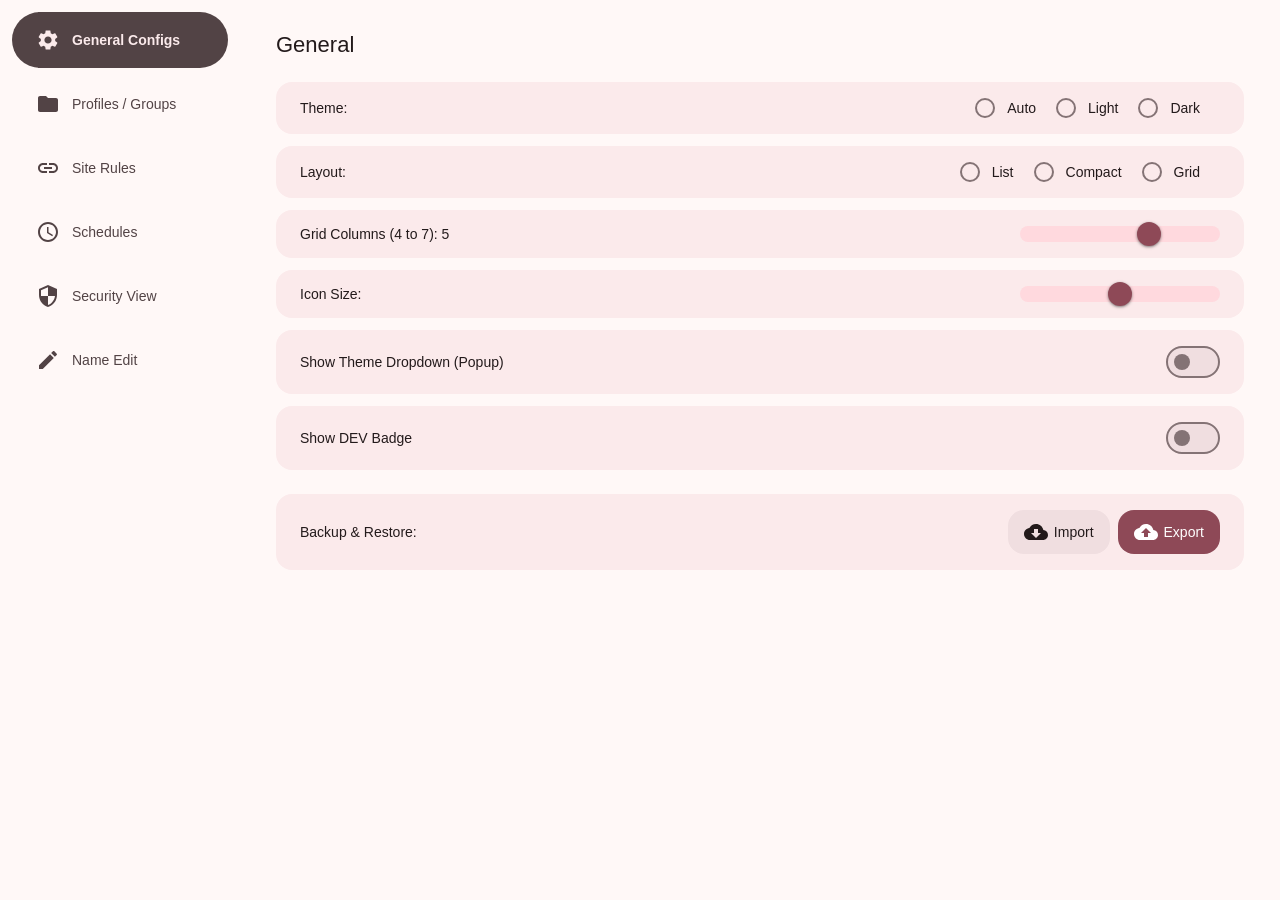
==== commit 3f4f05f9: "Improve and Add New feature and Functionalities" ====
--- a/dashboard.html
+++ b/dashboard.html
@@ -11,23 +11,42 @@
     <div class="Sidebar">
         <div class="SidebarItem IsActive" data-tab="TabGen">
             <svg class="icon">
-               <use href="icons/icons.svg#icon-settings"></use>
-            </svg>
-            General Settings
+                <use href="icons/icons.svg#icon-settings"></use>
+            </svg>
+            General Configs
         </div>
         <div class="SidebarItem" data-tab="TabGrp">
             <svg class="icon">
-               <use href="icons/icons.svg#icon-folder"></use>
-            </svg>
-            Grouping / Profiling
+                <use href="icons/icons.svg#icon-folder"></use>
+            </svg>
+            Profiles / Groups
+        </div>
+        <div class="SidebarItem" data-tab="TabRules">
+            <svg class="icon">
+                <use href="icons/icons.svg#icon-link"></use>
+            </svg>
+            Site Rules
+        </div>
+        <div class="SidebarItem" data-tab="TabSched">
+            <svg class="icon">
+                <use href="icons/icons.svg#icon-clock"></use>
+            </svg>
+            Schedules
+        </div>
+        <div class="SidebarItem" data-tab="TabRisk">
+            <svg class="icon">
+                <use href="icons/icons.svg#icon-shield"></use>
+            </svg>
+            Security View
         </div>
         <div class="SidebarItem" data-tab="TabName">
             <svg class="icon">
-               <use href="icons/icons.svg#icon-pen"></use>
-            </svg>
-            Name & Edit
-        </div>
-    </div>
+                <use href="icons/icons.svg#icon-pen"></use>
+            </svg>
+            Name Edit
+        </div>
+    </div>
+
     <div class="MainContent">
         <div id="TabGen" class="TabPanel IsVisible">
             <h2>General</h2>
@@ -47,8 +66,8 @@
                     </label>
                     <label class="CircRadio">
                         <input type="radio" name="Theme" value="DarkMode" />
-                            <span class="RadioCircle"></span>
-                            Dark
+                        <span class="RadioCircle"></span>
+                        Dark
                     </label>
                 </div>
             </div>
@@ -73,7 +92,7 @@
                 </div>
             </div>
             <div class="SettingsRow">
-                <span>Grid Columns (5 to 10): <span id="ColVal">5</span></span>
+                <span>Grid Columns (4 to 7): <span id="ColVal">5</span></span>
                 <input type="range" id="GridColumns" min="4" max="7" />
             </div>
             <div class="SettingsRow">
@@ -105,7 +124,9 @@
                         Import
                     </button>
                     <button id="BtnExport" class="SelectInput">
-                        <svg class="icon"><use href="icons/icons.svg#icon-upload"></use></svg>
+                        <svg class="icon">
+                            <use href="icons/icons.svg#icon-upload"></use>
+                        </svg>
                         Export
                     </button>
                 </div>
@@ -119,12 +140,103 @@
             <div id="GroupGrid" class="FixedGrid9 BoxActives GridLayout Dash"></div>
         </div>
 
+        <div id="TabRules" class="TabPanel">
+            <h2>Site-Based Auto Toggle Rules</h2>
+            <p class="TabSubhead">Automatically enable or disable extensions based on the current website domain.</p>
+            <br>
+            <div class="SettingsCard">
+                <div style="display: flex; gap: 12px; flex-wrap: wrap;">
+                    <input type="text" id="RuleDomain" class="SelectInput" placeholder="e.g., github.com"
+                        style="flex: 2; min-width: 150px;" />
+                    <select id="RuleExtSelect" class="SelectInput" style="flex: 2; min-width: 180px;"></select>
+                    <select id="RuleActionSelect" class="SelectInput" style="flex: 1; min-width: 100px;">
+                        <option value="enable">Enable</option>
+                        <option value="disable">Disable</option>
+                    </select>
+                    <button id="BtnAddRule" class="SelectInput PrimaryBtn">Add Rule</button>
+                </div>
+            </div>
+            <br>
+            <h3>Configured Rules</h3>
+            <ul id="RulesList" class="RuleList"></ul>
+        </div>
+
+        <div id="TabSched" class="TabPanel">
+            <h2>Time-Based Scheduling</h2>
+            <p class="TabSubhead">Configure recurring time plans to enable/disable extensions or profiles automatically.
+            </p>
+            <br>
+            <div class="SettingsCard">
+                <div class="SettingsFormRow">
+                    <select id="SchedType" class="SelectInput">
+                        <option value="extension">Individual Extension</option>
+                        <option value="profile">Profile (Group)</option>
+                    </select>
+                    <select id="SchedTarget" class="SelectInput" style="flex-grow: 1;"></select>
+                    <select id="SchedAction" class="SelectInput">
+                        <option value="enable">Enable</option>
+                        <option value="disable">Disable</option>
+                    </select>
+                    <input type="time" id="SchedTime" class="SelectInput" />
+                </div>
+                <div class="DaysSelector">
+                    <span style="font-weight: 500;">Repeat Days:</span>
+                    <div class="CheckboxRow">
+                        <label class="CheckedLabel"><input type="checkbox" name="SchedDay" value="1" /> Mon</label>
+                        <label class="CheckedLabel"><input type="checkbox" name="SchedDay" value="2" /> Tue</label>
+                        <label class="CheckedLabel"><input type="checkbox" name="SchedDay" value="3" /> Wed</label>
+                        <label class="CheckedLabel"><input type="checkbox" name="SchedDay" value="4" /> Thu</label>
+                        <label class="CheckedLabel"><input type="checkbox" name="SchedDay" value="5" /> Fri</label>
+                        <label class="CheckedLabel"><input type="checkbox" name="SchedDay" value="6" /> Sat</label>
+                        <label class="CheckedLabel"><input type="checkbox" name="SchedDay" value="0" /> Sun</label>
+                    </div>
+                </div>
+                <div class="DateSelector" style="margin-top: 12px; display: flex; align-items: center; gap: 12px;">
+                    <span style="font-weight: 500;">Or Specific Dates (1-31, comma separated):</span>
+                    <input type="text" id="SchedDates" class="SelectInput" placeholder="e.g., 1, 15, 30"
+                        style="max-width: 180px;" />
+                </div>
+                <div style="margin-top: 16px;">
+                    <button id="BtnAddSched" class="SelectInput PrimaryBtn">Add Schedule Rule</button>
+                </div>
+            </div>
+            <br>
+            <h3>Active Schedules</h3>
+            <ul id="SchedsList" class="RuleList"></ul>
+        </div>
+
+        <!-- NEW SECURITY AUDIT PANEL -->
+        <div id="TabRisk" class="TabPanel">
+            <h2>Security & Risk Assessor</h2>
+            <p class="TabSubhead">Scan extension permissions to detect structural capabilities and potential data access
+                issues.</p>
+            <br>
+            <div class="RiskStats">
+                <div class="RiskStatCard High">
+                    <span class="Count" id="RiskCountHigh">0</span>
+                    <span class="Label">High Risk</span>
+                </div>
+                <div class="RiskStatCard Med">
+                    <span class="Count" id="RiskCountMed">0</span>
+                    <span class="Label">Medium Risk</span>
+                </div>
+                <div class="RiskStatCard Low">
+                    <span class="Count" id="RiskCountLow">0</span>
+                    <span class="Label">Low Risk</span>
+                </div>
+            </div>
+            <br>
+            <h3>Extension Risk Breakdown</h3>
+            <div id="RiskGrid" class="RiskAuditGrid"></div>
+        </div>
+
         <div id="TabName" class="TabPanel">
             <h2>Edit Extensions</h2>
             <br>
             <div id="NameGrid" class="FixedGrid4"></div>
         </div>
     </div>
+
 
     <div class="InfoModalBackdrop" id="InfoModal">
         <div class="InfoModal">
@@ -136,8 +248,34 @@
             <button class="BtnClose" id="BtnCloseInfoModal">Close</button>
         </div>
     </div>
+    <div class="NameInputModalBackdrop" id="NameInputModal">
+        <div class="NameModal">
+            <label for="groupName">Add New Name:</label>
+            <input type="text" id="groupName" placeholder="Type Name e.g:Dev, Social" class="NameInpute">
+            <button class="Btn Danger" id="BtnNoNameInputModal">No</button>
+            <button class="Btn" id="BtnOkNameInputModal">Ok</button>
+        </div>
+    </div>
+
+    <div class="ConfirmModalBackdrop" id="ConfirmModal">
+        <div class="ConfirmModal">
+            <h3>Warning:</h3>
+            <span id="ConfirmModalText">Confirm Text Here</span>
+            <button class="Btn" id="BtnNoConfirmModal">No</button>
+            <button class="Btn Danger" id="BtnOkConfirmModal">Ok</button>
+        </div>
+    </div>
     
+    <div class="AlertModalBackdrop" id="AlertModal">
+        <div class="ConfirmModal">
+            <h3>Alert:</h3>
+            <span id="AlertModalText">Alert Text Here</span>
+            <button class="Btn" id="BtnOkAlertModal">Ok</button>
+        </div>
+    </div>
+
 </body>
-    <script src="js/sharedUtils.js"></script>
-    <script src="js/dashboard.js"></script>
+<script src="js/sharedUtils.js"></script>
+<script src="js/dashboard.js"></script>
+
 </html>
--- a/css/main.css
+++ b/css/main.css
@@ -161,6 +161,33 @@
     opacity: 1;
     background-color: var(--AdnMgrColorCardHover);
     border-color: transparent;
+}
+
+/* Multi-Select / Visual Item Check State */
+.BoxActives li.SelectedForBatch,
+.BoxInActives li.SelectedForBatch {
+    border-color: var(--AdnMgrColorPrimary) !important;
+    background-color: var(--AdnMgrColorPrimaryContainer) !important;
+    box-shadow: var(--AdnMgrElevation2) !important;
+}
+
+.BoxActives li.SelectedForBatch::after,
+.BoxInActives li.SelectedForBatch::after {
+    content: '✓';
+    position: absolute;
+    top: 4px;
+    right: 4px;
+    width: 18px;
+    height: 18px;
+    border-radius: 50%;
+    background: var(--AdnMgrColorPrimary);
+    color: var(--AdnMgrColorOnPrimary);
+    font-size: 11px;
+    font-weight: 700;
+    display: flex;
+    align-items: center;
+    justify-content: center;
+    z-index: 10;
 }
 
 .GridLayout {
@@ -203,7 +230,6 @@
     background: var(--AdnMgrColorCard);
 }
 
-
 .ListLayout {
     grid-template-columns: 1fr;
 }
@@ -212,7 +238,6 @@
     grid-template-columns: repeat(2, 1fr);
     gap: 4px;
 }
-
 
 .ListLayout li,
 .CompactLayout li {
@@ -232,12 +257,6 @@
     width: 96% !important;
     height: 60px;
 }
-
-
-
-
-
-
 
 .CompactLayout li {
     padding: 8px 12px 8px calc(var(--AdnMgrIconBgSize) + 24px);
@@ -261,9 +280,6 @@
     background-color: transparent;
     border: 1px solid var(--AdnMgrColorSurfaceVariant);
 }
-
-
-
 
 /* ---------------- RIGHT CLICK MENU (M3 Menu) ---------------- */
 .showMenu {
@@ -311,7 +327,6 @@
 
 .showMenu li:hover {
     background-color: rgba(255, 255, 255, 0.15);
-    /* Tint applied over dynamic color */
 }
 
 .showMenu li[disabled] {
@@ -554,7 +569,10 @@
 }
 
 /* M3 Dialog / Modal */
-.InfoModalBackdrop {
+.InfoModalBackdrop,
+.NameInputModalBackdrop,
+.ConfirmModalBackdrop,
+.AlertModalBackdrop {
     position: fixed;
     top: 0;
     left: 0;
@@ -568,11 +586,16 @@
     backdrop-filter: blur(4px);
 }
 
-.InfoModalBackdrop.IsVisible {
-    display: flex;
-}
-
-.InfoModal {
+.InfoModalBackdrop.IsVisible,
+.NameInputModalBackdrop.IsVisible,
+.ConfirmModalBackdrop.IsVisible,
+.AlertModalBackdrop.IsVisible {
+    display: flex;
+}
+
+.InfoModal,
+.NameModal,
+.ConfirmModal {
     background: var(--AdnMgrColorSurfaceContainerHighest);
     padding: 24px;
     border-radius: var(--AdnMgrShapeExtraLarge);
@@ -580,7 +603,8 @@
     box-shadow: var(--AdnMgrElevation3);
 }
 
-.InfoModal h3 {
+.InfoModal h3,
+.ConfirmModal h3 {
     margin-bottom: 12px;
     color: var(--AdnMgrColorOnSurface);
     font-size: 20px;
@@ -595,6 +619,7 @@
 
 .InfoModal p a {
     color: var(--AdnMgrColorOnSidebar);
+    text-decoration: none;
     font-weight: 600;
     font-size: 14px;
     background: var(--AdnMgrColorCard);
@@ -607,7 +632,9 @@
     background: var(--AdnMgrColorOnSidebar);
 }
 
-.InfoModal .BtnClose {
+.InfoModal .Btn,
+.NameModal .Btn,
+.ConfirmModal .Btn {
     background: var(--AdnMgrColorPrimary);
     color: var(--AdnMgrColorOnPrimary);
     border: none;
@@ -620,9 +647,61 @@
     transition: background 0.2s;
 }
 
-.InfoModal .BtnClose:hover {
+.InfoModal .Btn:hover,
+.NameModal .Btn:hover,
+.ConfirmModal .Btn:hover {
     box-shadow: var(--AdnMgrElevation1);
     filter: brightness(1.1);
+}
+
+.NameModal .Btn.Danger,
+.ConfirmModal .Btn.Danger {
+    background: var(--AdnMgrColorError);
+}
+
+.NameModal,
+.ConfirmModal {
+    display: flex;
+    flex-direction: row;
+    justify-content: space-between;
+    gap: 1rem;
+    padding-top: 2.5rem;
+    position: relative;
+}
+
+.NameModal label,
+.ConfirmModal h3 {
+    position: absolute;
+    font-size: 16px;
+    top: 20px;
+    left: 34px;
+}
+
+.ConfirmModal h3 {
+    color: var(--AdnMgrColorError);
+    left: 20px;
+}
+
+.ConfirmModal span {
+    width: 100%;
+    font-size: 14px;
+    text-align: justify;
+    color: var(--AdnMgrColorOnPrimaryContainer);
+}
+
+.NameModal input {
+    background: var(--AdnMgrColorOnSidebar);
+    color: var(--AdnMgrColorCard);
+    outline: none;
+    border: none;
+    font-weight: 500;
+    border-radius: var(--AdnMgrShapePill);
+    width: 100%;
+    padding: 0.5rem 1rem;
+}
+
+.NameModal input::placeholder {
+    color: var(--AdnMgrColorCardHover);
 }
 
 .CardEditRow {
--- a/css/dashboard.css
+++ b/css/dashboard.css
@@ -7,6 +7,7 @@
 
 /* M3 Navigation Drawer */
 .Sidebar {
+    min-width: 240px;
     width: 240px;
     background: var(--AdnMgrColorSidebar);
     display: flex;
@@ -28,7 +29,6 @@
     transition: var(--AdnMgrTransitionStandard);
 }
 
-
 .SidebarItem.IsActive {
     background: var(--AdnMgrColorOnSurfaceVariant);
     color: var(--AdnMgrColorSurfaceContainer);
@@ -42,7 +42,7 @@
 
 .MainContent {
     flex-grow: 1;
-    padding: 32px 10px;
+    padding: 32px 36px;
     overflow-y: auto;
     background: var(--AdnMgrColorSurface);
 }
@@ -61,11 +61,16 @@
         opacity: 0;
         transform: translateY(10px);
     }
-
     to {
         opacity: 1;
         transform: translateY(0);
     }
+}
+
+.TabSubhead {
+    color: var(--AdnMgrColorOnSurfaceVariant);
+    font-size: 14px;
+    margin-top: -4px;
 }
 
 .SettingsRow {
@@ -102,4 +107,203 @@
     display: flex;
     align-items: center;
     gap: 6px;
-}+}
+
+/* Multi-field Settings Cards */
+.SettingsCard {
+    padding: 24px;
+    background: var(--AdnMgrColorSurfaceContainer);
+    border-radius: var(--AdnMgrShapeLarge);
+    display: flex;
+    flex-direction: column;
+    gap: 16px;
+}
+
+.SettingsFormRow {
+    display: flex;
+    gap: 12px;
+    flex-wrap: wrap;
+    align-items: center;
+}
+
+.SettingsFormRow select, 
+.SettingsFormRow input {
+    flex: 1;
+    min-width: 140px;
+}
+
+.PrimaryBtn {
+    background: var(--AdnMgrColorPrimary) !important;
+    color: var(--AdnMgrColorOnPrimary) !important;
+    border: none;
+    font-weight: 600;
+    transition: filter 0.2s;
+}
+
+.PrimaryBtn:hover {
+    filter: brightness(1.15);
+}
+
+/* Days / Date Selector Views */
+.DaysSelector {
+    display: flex;
+    flex-direction: column;
+    gap: 8px;
+}
+
+.CheckboxRow {
+    display: flex;
+    gap: 12px;
+    flex-wrap: wrap;
+}
+
+.CheckedLabel {
+    display: inline-flex;
+    align-items: center;
+    gap: 6px;
+    cursor: pointer;
+    font-weight: 500;
+    color: var(--AdnMgrColorOnSurface);
+}
+
+/* Rule/Schedule Custom Lists */
+.RuleList {
+    list-style: none;
+    padding: 0;
+    display: flex;
+    flex-direction: column;
+    gap: 10px;
+    margin-top: 16px;
+}
+
+.RuleList li {
+    display: flex;
+    align-items: center;
+    justify-content: space-between;
+    padding: 14px 20px;
+    background: var(--AdnMgrColorSurfaceContainer);
+    border-radius: var(--AdnMgrShapeMedium);
+    border: 1px solid var(--AdnMgrColorSurfaceVariant);
+    transition: var(--AdnMgrTransitionStandard);
+}
+
+.RuleList li:hover {
+    background: var(--AdnMgrColorSurfaceContainerHighest);
+}
+
+.RuleList li .InfoText {
+    font-size: 14px;
+    font-weight: 500;
+}
+
+.RuleList li button {
+    background: transparent;
+    border: none;
+    cursor: pointer;
+    color: var(--AdnMgrColorError);
+    padding: 4px;
+    border-radius: 50%;
+    display: flex;
+    align-items: center;
+    justify-content: center;
+    transition: background 0.15s;
+}
+
+.RuleList li button:hover {
+    background: rgba(222, 78, 16, 0.15);
+}
+
+/* Security Audit Dashboard */
+.RiskStats {
+    display: flex;
+    gap: 16px;
+    margin-bottom: 24px;
+}
+
+.RiskStatCard {
+    flex: 1;
+    padding: 24px;
+    background: var(--AdnMgrColorSurfaceContainer);
+    border-radius: var(--AdnMgrShapeLarge);
+    display: flex;
+    flex-direction: column;
+    align-items: center;
+    justify-content: center;
+    border: 2px solid transparent;
+}
+
+.RiskStatCard.High { border-color: var(--AdnMgrColorError); }
+.RiskStatCard.Med { border-color: #e6900a; }
+.RiskStatCard.Low { border-color: var(--AdnMgrColorSuccess); }
+
+.RiskStatCard .Count {
+    font-size: 32px;
+    font-weight: 700;
+    margin-bottom: 4px;
+}
+
+.RiskStatCard.High .Count { color: var(--AdnMgrColorError); }
+.RiskStatCard.Med .Count { color: #e6900a; }
+.RiskStatCard.Low .Count { color: var(--AdnMgrColorSuccess); }
+
+.RiskStatCard .Label {
+    font-size: 13px;
+    font-weight: 600;
+    color: var(--AdnMgrColorOnSurfaceVariant);
+}
+
+/* Risk Detail Table / Grid */
+.RiskAuditGrid {
+    display: flex;
+    flex-direction: column;
+    gap: 12px;
+}
+
+.RiskAuditRow {
+    display: flex;
+    align-items: center;
+    gap: 16px;
+    padding: 16px 20px;
+    background: var(--AdnMgrColorSurfaceContainer);
+    border-radius: var(--AdnMgrShapeLarge);
+    border: 1px solid var(--AdnMgrColorSurfaceVariant);
+}
+
+.RiskAuditRow img {
+    width: 40px;
+    height: 40px;
+    border-radius: var(--AdnMgrShapeSmall);
+}
+
+.RiskAuditDetails {
+    flex-grow: 1;
+    display: flex;
+    flex-direction: column;
+    gap: 2px;
+}
+
+.RiskAuditName {
+    font-weight: 600;
+    font-size: 14px;
+}
+
+.RiskAuditPermissions {
+    font-size: 11px;
+    color: var(--AdnMgrColorOnSurfaceVariant);
+    word-break: break-word;
+}
+
+.RiskBadge {
+    padding: 4px 10px;
+    border-radius: var(--AdnMgrShapePill);
+    font-size: 11px;
+    font-weight: bold;
+    text-transform: uppercase;
+    color: #FFF !important;
+    min-width: 80px;
+    text-align: center;
+}
+
+.RiskBadge.high { background: var(--AdnMgrColorError); }
+.RiskBadge.medium { background: #e6900a; }
+.RiskBadge.low { background: var(--AdnMgrColorSuccess); }
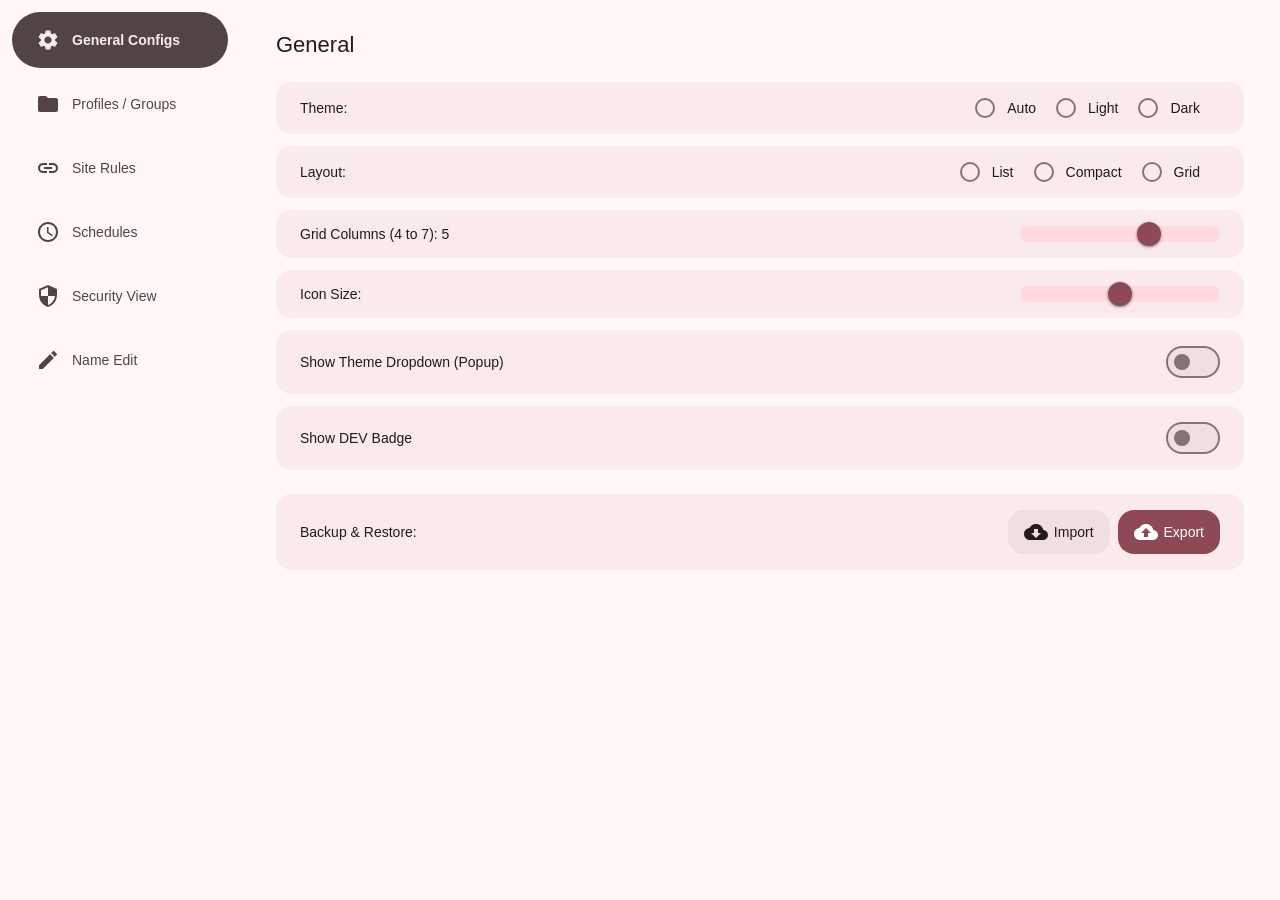
==== commit 8bab6d6d: "fix ui" ====
--- a/dashboard.html
+++ b/dashboard.html
@@ -245,7 +245,7 @@
             <p id="ModDesc"></p>
             <p id="ModPerm"></p>
             <p id="ModHome"></p>
-            <button class="BtnClose" id="BtnCloseInfoModal">Close</button>
+            <button class="Btn" id="BtnCloseInfoModal">Close</button>
         </div>
     </div>
     <div class="NameInputModalBackdrop" id="NameInputModal">
--- a/css/main.css
+++ b/css/main.css
@@ -113,6 +113,15 @@
     box-shadow: var(--AdnMgrElevation1);
 }
 
+#mainBox li svg.pin {
+    width: 20px;
+    height: 20px;
+    fill: var(--AdnMgrColorError);
+    position: absolute;
+    top: 0;
+    left: 0;
+}
+
 .DisableText {
     font-size: 12px;
     color: var(--AdnMgrColorOnSurfaceVariant);
@@ -148,8 +157,9 @@
 }
 
 .BoxActives li:hover {
-    background-color: var(--AdnMgrColorCardHover);
+    background-color: var(--AdnMgrColorOnPrimaryContainer);
     box-shadow: var(--AdnMgrElevation1);
+    scale: 1.05;
 }
 
 .BoxActives li:active {
@@ -163,7 +173,6 @@
     border-color: transparent;
 }
 
-/* Multi-Select / Visual Item Check State */
 .BoxActives li.SelectedForBatch,
 .BoxInActives li.SelectedForBatch {
     border-color: var(--AdnMgrColorPrimary) !important;
@@ -280,6 +289,15 @@
     background-color: transparent;
     border: 1px solid var(--AdnMgrColorSurfaceVariant);
 }
+
+#mainBox .BoxInActives li span {
+    color: var(--AdnMgrColorCardHover);
+}
+
+#mainBox .BoxInActives li:hover span {
+    color: var(--AdnMgrColorOnPrimary);
+}
+
 
 /* ---------------- RIGHT CLICK MENU (M3 Menu) ---------------- */
 .showMenu {
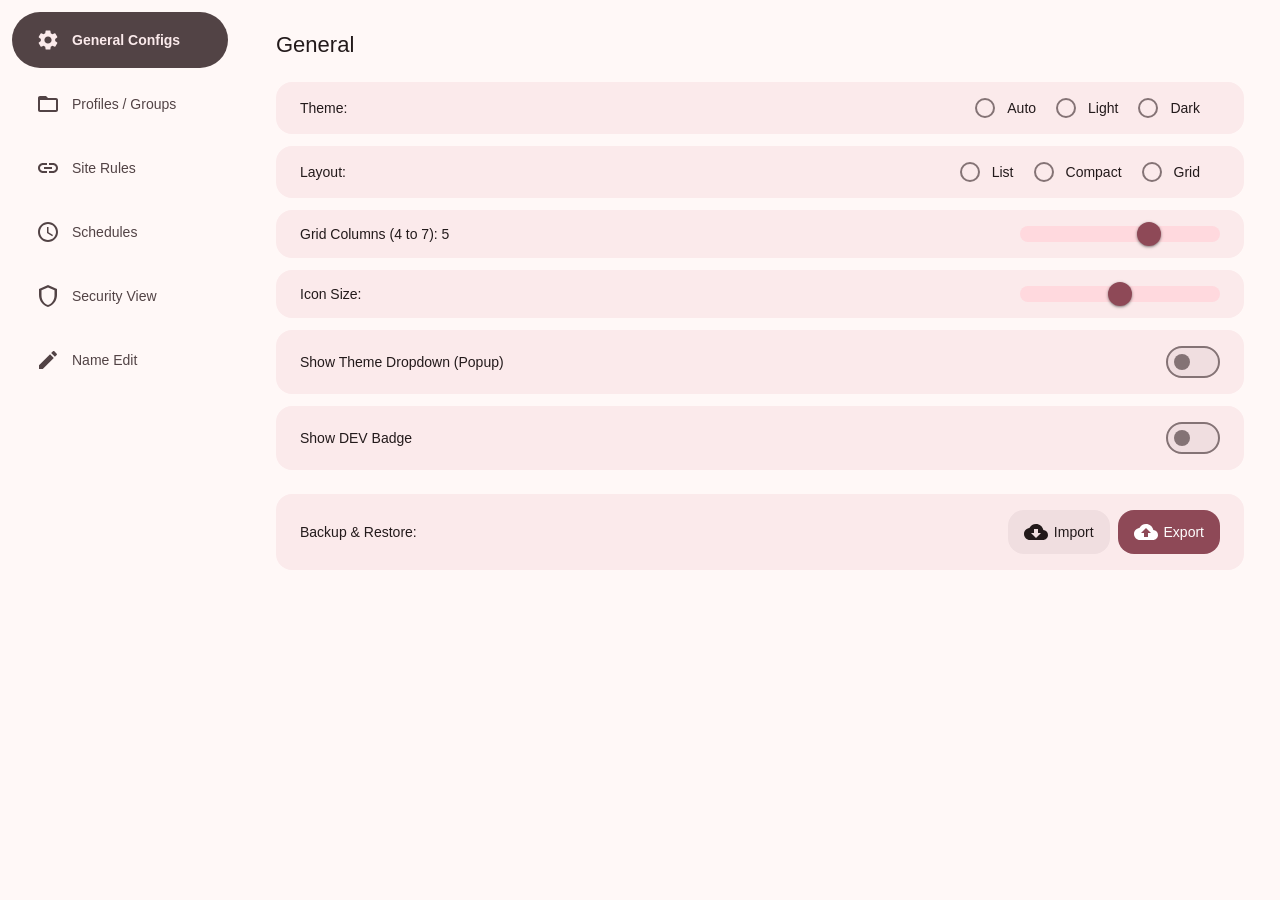
==== commit d4fc06c2: "improve and Boost Whole  Manager" ====
--- a/dashboard.html
+++ b/dashboard.html
@@ -2,6 +2,8 @@
 <html>
 
 <head>
+    <meta http-equiv="Content-Type" content="text/html;charset=UTF-8">
+    <meta name="viewport" content="width=device-width, initial-scale=1.0">
     <title>Dashboard</title>
     <link rel="stylesheet" href="css/main.css">
     <link rel="stylesheet" href="css/dashboard.css">
@@ -142,14 +144,19 @@
 
         <div id="TabRules" class="TabPanel">
             <h2>Site-Based Auto Toggle Rules</h2>
-            <p class="TabSubhead">Automatically enable or disable extensions based on the current website domain.</p>
+            <p class="TabSubhead">Automatically enable or disable extensions or profiles based on the current website
+                domain.</p>
             <br>
             <div class="SettingsCard">
-                <div style="display: flex; gap: 12px; flex-wrap: wrap;">
+                <div style="display: flex; gap: 12px; flex-wrap: wrap; align-items: center;">
                     <input type="text" id="RuleDomain" class="SelectInput" placeholder="e.g., github.com"
                         style="flex: 2; min-width: 150px;" />
-                    <select id="RuleExtSelect" class="SelectInput" style="flex: 2; min-width: 180px;"></select>
-                    <select id="RuleActionSelect" class="SelectInput" style="flex: 1; min-width: 100px;">
+                    <select id="RuleType" class="SelectInput" style="flex: 1; min-width: 120px;">
+                        <option value="extension">Individual Extension</option>
+                        <option value="profile">Profile (Group)</option>
+                    </select>
+                    <select id="RuleTarget" class="SelectInput" style="flex: 2; min-width: 180px;"></select>
+                    <select id="RuleAction" class="SelectInput" style="flex: 1; min-width: 100px;">
                         <option value="enable">Enable</option>
                         <option value="disable">Disable</option>
                     </select>
@@ -205,11 +212,10 @@
             <ul id="SchedsList" class="RuleList"></ul>
         </div>
 
-        <!-- NEW SECURITY AUDIT PANEL -->
         <div id="TabRisk" class="TabPanel">
             <h2>Security & Risk Assessor</h2>
             <p class="TabSubhead">Scan extension permissions to detect structural capabilities and potential data access
-                issues.</p>
+                issues. Click any item to inspect granular concerns.</p>
             <br>
             <div class="RiskStats">
                 <div class="RiskStatCard High">
@@ -237,7 +243,7 @@
         </div>
     </div>
 
-
+    <!-- Modals -->
     <div class="InfoModalBackdrop" id="InfoModal">
         <div class="InfoModal">
             <h3 id="ModName">Name</h3>
@@ -248,29 +254,39 @@
             <button class="Btn" id="BtnCloseInfoModal">Close</button>
         </div>
     </div>
+
     <div class="NameInputModalBackdrop" id="NameInputModal">
         <div class="NameModal">
-            <label for="groupName">Add New Name:</label>
-            <input type="text" id="groupName" placeholder="Type Name e.g:Dev, Social" class="NameInpute">
-            <button class="Btn Danger" id="BtnNoNameInputModal">No</button>
-            <button class="Btn" id="BtnOkNameInputModal">Ok</button>
+            <div class="one">
+                <span for="groupName">Add New Name:</span>
+                <input type="text" id="groupName" placeholder="Type Name e.g:Dev, Social" class="NameInpute">
+            </div>
+            <div class="two">
+                <button class="Btn Danger" id="BtnNoNameInputModal">No</button>
+                <button class="Btn" id="BtnOkNameInputModal">Ok</button>
+            </div>
         </div>
     </div>
 
     <div class="ConfirmModalBackdrop" id="ConfirmModal">
         <div class="ConfirmModal">
-            <h3>Warning:</h3>
-            <span id="ConfirmModalText">Confirm Text Here</span>
-            <button class="Btn" id="BtnNoConfirmModal">No</button>
-            <button class="Btn Danger" id="BtnOkConfirmModal">Ok</button>
-        </div>
-    </div>
-    
+            <div class="one">
+                <h3>Warning:</h3>
+                <span id="ConfirmModalText">Confirm Text Here</span>
+            </div>
+            <div class="two">
+                <button class="Btn" id="BtnNoConfirmModal">No</button>
+                <button class="Btn Danger" id="BtnOkConfirmModal">Ok</button>
+            </div>
+
+        </div>
+    </div>
+
     <div class="AlertModalBackdrop" id="AlertModal">
         <div class="ConfirmModal">
             <h3>Alert:</h3>
             <span id="AlertModalText">Alert Text Here</span>
-            <button class="Btn" id="BtnOkAlertModal">Ok</button>
+            <button class="Btn" style="margin: auto;" id="BtnOkAlertModal">Ok</button>
         </div>
     </div>
 
--- a/css/main.css
+++ b/css/main.css
@@ -63,13 +63,18 @@
     font-family: var(--AdnMgrFontFamily);
 }
 
+/* Accessibility Keyboard Focus Highlight */
+*:focus-visible {
+    outline: 1px solid var(--AdnMgrColorPrimary) !important;
+    outline-offset: 2px;
+}
+
 body {
     background: var(--AdnMgrColorSurface);
     color: var(--AdnMgrColorOnSurface);
     font-size: 14px;
 }
 
-/* Material Design Typography Helpers */
 h2 {
     font-weight: 500;
     font-size: 22px;
@@ -113,13 +118,23 @@
     box-shadow: var(--AdnMgrElevation1);
 }
 
-#mainBox li svg.pin {
+#mainBox li svg.pin,
+#mainBox li svg.dev {
     width: 20px;
     height: 20px;
-    fill: var(--AdnMgrColorError);
+    fill: var(--AdnMgrColorSuccess);
     position: absolute;
     top: 0;
     left: 0;
+}
+
+#mainBox li svg.dev {
+    width: 30px;
+    height: 30px;
+    top: -5px;
+    left: auto;
+    fill: var(--AdnMgrColorError);
+    right: 0.5px;
 }
 
 .DisableText {
@@ -135,6 +150,7 @@
     margin: 0;
     padding: 0;
     list-style: none;
+    width: 100%;
     display: grid;
     gap: 8px;
     justify-items: center;
@@ -154,6 +170,12 @@
     transition: var(--AdnMgrTransitionStandard);
     background-repeat: no-repeat;
     background-size: var(--AdnMgrIconBgSize);
+}
+
+/* Add focus support for interactive extension list items */
+.BoxActives li:focus-visible,
+.BoxInActives li:focus-visible {
+    border-color: var(--AdnMgrColorPrimary);
 }
 
 .BoxActives li:hover {
@@ -310,7 +332,7 @@
     display: none;
     flex-direction: column;
     width: 180px;
-    padding: 8px 0;
+    padding: 0;
 }
 
 .showMenu.IsVisible {
@@ -344,12 +366,12 @@
 }
 
 .showMenu li:hover {
-    background-color: rgba(255, 255, 255, 0.15);
+    background-color: rgba(255, 255, 255, 0.15) !important;
 }
 
 .showMenu li[disabled] {
     opacity: 0.38;
-    pointer-events: none;
+    cursor: not-allowed;
 }
 
 /* ---------------- MODERN UI CONTROLS ---------------- */
@@ -506,6 +528,9 @@
 /* Select & Inputs M3 */
 .SelectInput {
     background: var(--AdnMgrColorSurfaceContainerHighest);
+    -moz-appearance: none;
+    -webkit-appearance: none;
+    appearance: none;
     color: var(--AdnMgrColorOnSurface);
     border: none;
     padding: 10px 16px;
@@ -530,9 +555,10 @@
     list-style: none;
     margin-bottom: 24px;
     border-bottom: 1px solid var(--AdnMgrColorOutline);
-    padding: 0;
+    padding: 0 0 1rem;
     gap: 8px;
-    overflow-x: auto;
+    width: 100%;
+    overflow: auto hidden;
 }
 
 .group-list-bar li {
@@ -543,7 +569,7 @@
     color: var(--AdnMgrColorOnSurfaceVariant);
     display: flex;
     align-items: center;
-    gap: 12px;
+    gap: 1rem;
     font-weight: 500;
     transition: var(--AdnMgrTransitionStandard);
 }
@@ -580,10 +606,13 @@
 }
 
 .group-add-btn {
-    background: transparent !important;
+    position: sticky;
+    right: 0;
+    background: var(--AdnMgrColorOnPrimary) !important;
     font-weight: bold;
+    border-radius: var(--AdnMgrShapeMedium) !important;
     font-size: 20px;
-    padding: 8px 24px !important;
+    padding: 8px 36px !important;
 }
 
 /* M3 Dialog / Modal */
@@ -650,6 +679,12 @@
     background: var(--AdnMgrColorOnSidebar);
 }
 
+.two {
+    display: flex;
+    justify-content: space-around;
+    flex-direction: row;
+}
+
 .InfoModal .Btn,
 .NameModal .Btn,
 .ConfirmModal .Btn {
@@ -660,6 +695,7 @@
     border-radius: var(--AdnMgrShapePill);
     cursor: pointer;
     float: right;
+    width: 100px;
     font-weight: 500;
     font-size: 14px;
     transition: background 0.2s;
@@ -680,23 +716,23 @@
 .NameModal,
 .ConfirmModal {
     display: flex;
-    flex-direction: row;
+    flex-direction: column;
     justify-content: space-between;
     gap: 1rem;
     padding-top: 2.5rem;
     position: relative;
 }
 
-.NameModal label,
+.NameModal span,
 .ConfirmModal h3 {
     position: absolute;
-    font-size: 16px;
     top: 20px;
-    left: 34px;
+    left: 30px;
 }
 
 .ConfirmModal h3 {
     color: var(--AdnMgrColorError);
+    top: 10px;
     left: 20px;
 }
 
@@ -734,8 +770,24 @@
     border: 1px solid var(--AdnMgrColorSurfaceVariant);
 }
 
+
 ::-webkit-scrollbar {
-    display: none;
     width: 4px;
     height: 4px;
+}
+
+::-webkit-scrollbar-track {
+    background: transparent;
+    margin-block: 5px;
+}
+
+::-webkit-scrollbar-thumb {
+    background: var(--AdnMgrColorPrimary);
+    border-radius: 20px;
+    cursor: grab;
+}
+
+::-webkit-scrollbar-thumb:active {
+    background: var(--AdnMgrColorCard);
+    cursor: grabbing;
 }
--- a/css/dashboard.css
+++ b/css/dashboard.css
@@ -261,12 +261,26 @@
 
 .RiskAuditRow {
     display: flex;
-    align-items: center;
-    gap: 16px;
+    flex-direction: column;
+    gap: 8px;
     padding: 16px 20px;
     background: var(--AdnMgrColorSurfaceContainer);
     border-radius: var(--AdnMgrShapeLarge);
     border: 1px solid var(--AdnMgrColorSurfaceVariant);
+    cursor: pointer;
+    transition: var(--AdnMgrTransitionStandard);
+}
+
+.RiskAuditRow:hover {
+    background: var(--AdnMgrColorSurfaceContainerHighest);
+    box-shadow: var(--AdnMgrElevation1);
+}
+
+.RiskAuditHeader {
+    display: flex;
+    align-items: center;
+    gap: 16px;
+    width: 100%;
 }
 
 .RiskAuditRow img {
@@ -290,7 +304,10 @@
 .RiskAuditPermissions {
     font-size: 11px;
     color: var(--AdnMgrColorOnSurfaceVariant);
-    word-break: break-word;
+    white-space: nowrap;
+    overflow: hidden;
+    text-overflow: ellipsis;
+    max-width: 450px;
 }
 
 .RiskBadge {
@@ -306,4 +323,48 @@
 
 .RiskBadge.high { background: var(--AdnMgrColorError); }
 .RiskBadge.medium { background: #e6900a; }
-.RiskBadge.low { background: var(--AdnMgrColorSuccess); }+.RiskBadge.low { background: var(--AdnMgrColorSuccess); }
+
+/* Interactive Dropdown / Collapsible Permission View */
+.RiskAuditDropdown {
+    display: none;
+    padding-top: 12px;
+    border-top: 1px dashed var(--AdnMgrOutline);
+    font-size: 12px;
+    line-height: 1.5;
+    animation: slideDown 0.2s ease-out;
+}
+
+.RiskAuditDropdown.IsOpen {
+    display: block;
+}
+
+.RiskAuditDropdown ul {
+    list-style: none;
+    margin: 8px 0 0 0;
+    padding-left: 12px;
+}
+
+.RiskAuditDropdown li {
+    margin-bottom: 6px;
+    position: relative;
+}
+
+.RiskAuditDropdown li::before {
+    content: "⦿";
+    color: var(--AdnMgrColorPrimary);
+    display: inline-block;
+    width: fit-content;
+    margin: 0 0.2rem -1em 0;
+}
+
+@keyframes slideDown {
+    from {
+        opacity: 0;
+        transform: translateY(-5px);
+    }
+    to {
+        opacity: 1;
+        transform: translateY(0);
+    }
+}
